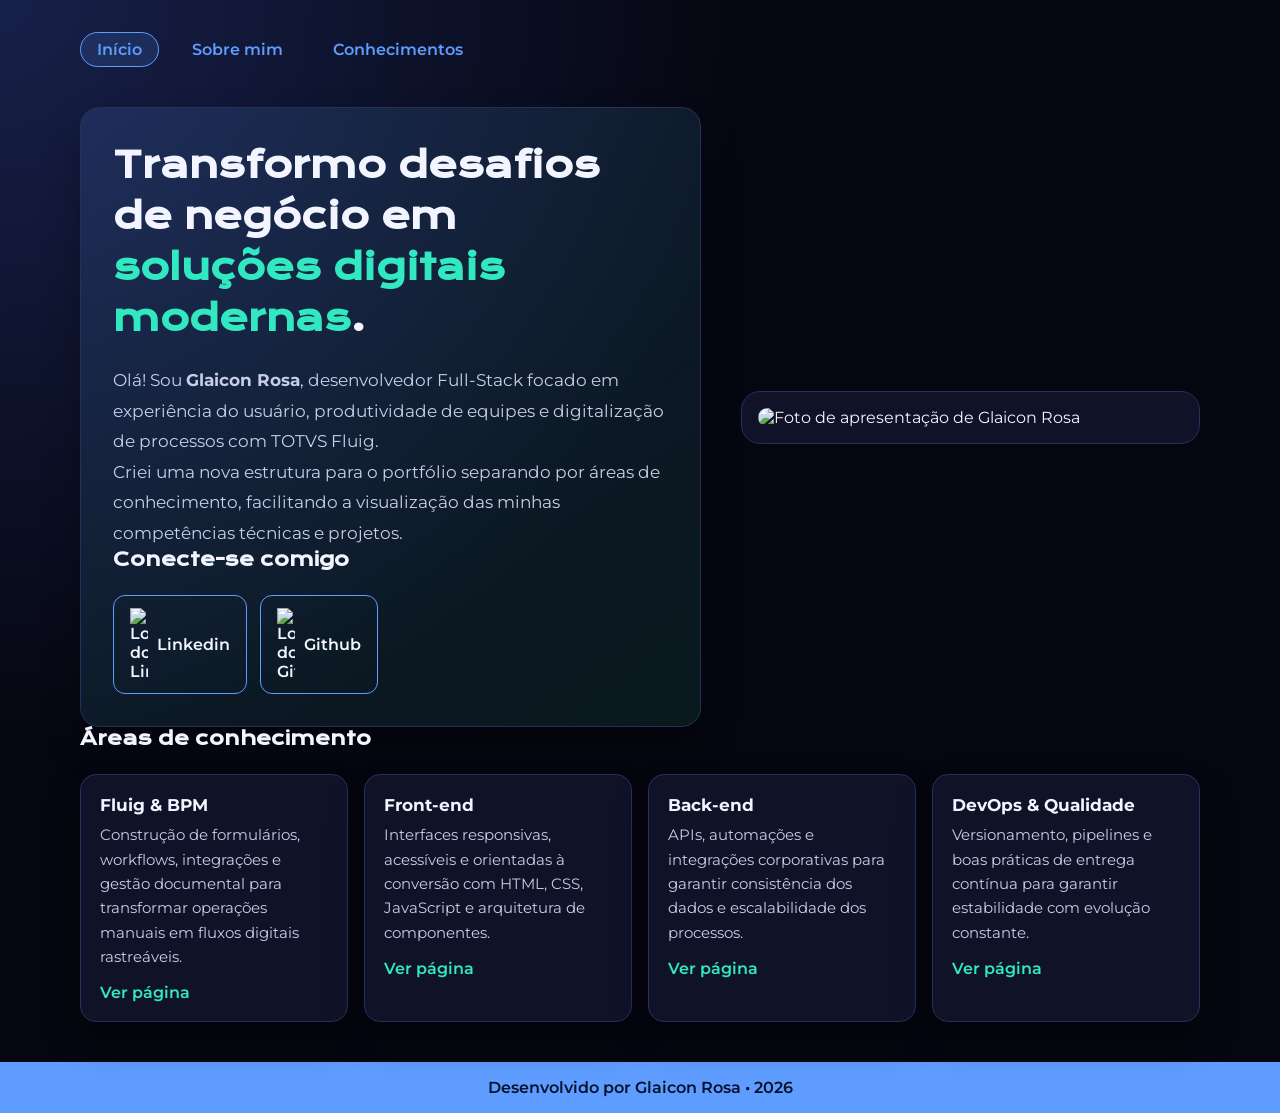
==== index.html @ 900a1ca5 "Moderniza portfolio e cria estrutura por conhecimentos" ====
<!DOCTYPE html>
<html lang="pt-br">

<head>
    <meta charset="UTF-8">
    <meta http-equiv="X-UA-Compatible" content="IE=edge">
    <meta name="viewport" content="width=device-width, initial-scale=1.0">
    <meta name="description"
        content="Portfólio de Glaicon Rosa, desenvolvedor full-stack com experiência em TOTVS Fluig, front-end e automação de processos.">
    <title>Glaicon Rosa | Portfólio</title>
    <link rel="stylesheet" href="./style/style.css">
</head>

<body>
    <header>
        <nav>
            <a class="active" href="./">Início</a>
            <a href="./about">Sobre mim</a>
            <a href="./conhecimentos">Conhecimentos</a>
        </nav>
    </header>

    <main class="container">
        <section class="hero">
            <div class="hero__content">
                <h1>Transformo desafios de negócio em <span class="highlight">soluções digitais modernas</span>.</h1>
                <p>Olá! Sou <strong>Glaicon Rosa</strong>, desenvolvedor Full-Stack focado em experiência do usuário,
                    produtividade de equipes e digitalização de processos com TOTVS Fluig.</p>
                <p class="page-intro">Criei uma nova estrutura para o portfólio separando por áreas de conhecimento,
                    facilitando a visualização das minhas competências técnicas e projetos.</p>

                <h2 class="section-title">Conecte-se comigo</h2>
                <div class="social-links">
                    <a class="btn" href="https://www.linkedin.com/in/glaicon-rosa/" target="_blank" rel="noreferrer">
                        <img src="./assets/linkedin.png" alt="Logo do Linkedin">
                        Linkedin
                    </a>
                    <a class="btn" href="https://github.com/GlaiconCesar" target="_blank" rel="noreferrer">
                        <img src="./assets/github.png" alt="Logo do Github">
                        Github
                    </a>
                </div>
            </div>

            <div class="hero__photo">
                <img src="./assets/fluig.png" alt="Foto de apresentação de Glaicon Rosa">
            </div>
        </section>

        <section>
            <h2 class="section-title">Áreas de conhecimento</h2>
            <div class="card-grid">
                <article class="card">
                    <h3>Fluig & BPM</h3>
                    <p>Construção de formulários, workflows, integrações e gestão documental para transformar operações
                        manuais em fluxos digitais rastreáveis.</p>
                    <a href="./conhecimentos/fluig">Ver página</a>
                </article>
                <article class="card">
                    <h3>Front-end</h3>
                    <p>Interfaces responsivas, acessíveis e orientadas à conversão com HTML, CSS, JavaScript e
                        arquitetura de componentes.</p>
                    <a href="./conhecimentos/frontend">Ver página</a>
                </article>
                <article class="card">
                    <h3>Back-end</h3>
                    <p>APIs, automações e integrações corporativas para garantir consistência dos dados e escalabilidade
                        dos processos.</p>
                    <a href="./conhecimentos/backend">Ver página</a>
                </article>
                <article class="card">
                    <h3>DevOps & Qualidade</h3>
                    <p>Versionamento, pipelines e boas práticas de entrega contínua para garantir estabilidade com
                        evolução constante.</p>
                    <a href="./conhecimentos/devops">Ver página</a>
                </article>
            </div>
        </section>
    </main>

    <footer>
        <p>Desenvolvido por Glaicon Rosa • 2026</p>
    </footer>
</body>

</html>
---- style/style.css ----
@import url('https://fonts.googleapis.com/css2?family=Krona+One&family=Montserrat:wght@400;500;600;700&display=swap');

:root {
    --color-bg: #05060f;
    --color-surface: #101328;
    --color-surface-soft: #161a35;
    --color-text: #f2f5ff;
    --color-text-soft: #c8cee8;
    --color-primary: #5f9cff;
    --color-accent: #31e8c1;
    --color-border: #26305c;
    --shadow-soft: 0 20px 35px rgba(0, 0, 0, 0.28);
    --font-title: 'Krona One', sans-serif;
    --font-body: 'Montserrat', sans-serif;
}

* {
    margin: 0;
    padding: 0;
    box-sizing: border-box;
}

html,
body {
    min-height: 100%;
}

body {
    background: radial-gradient(circle at top left, #17204a 0%, var(--color-bg) 45%);
    color: var(--color-text);
    font-family: var(--font-body);
}

header {
    width: min(1120px, 92%);
    margin: 2rem auto 0;
}

header nav {
    display: flex;
    flex-wrap: wrap;
    gap: 1rem;
    align-items: center;
}

header nav a {
    color: var(--color-primary);
    text-decoration: none;
    font-weight: 600;
    border: 1px solid transparent;
    border-radius: 999px;
    padding: 0.45rem 1rem;
    transition: all 0.2s ease;
}

header nav a:hover,
header nav a.active {
    border-color: var(--color-primary);
    background: rgba(95, 156, 255, 0.14);
}

.container {
    width: min(1120px, 92%);
    margin: 2.5rem auto;
}

.hero {
    display: grid;
    grid-template-columns: 1.15fr 0.85fr;
    gap: 2.5rem;
    align-items: center;
}

.hero__content {
    background: linear-gradient(145deg, rgba(95, 156, 255, 0.14), rgba(49, 232, 193, 0.08));
    border: 1px solid var(--color-border);
    border-radius: 1.2rem;
    padding: 2rem;
    box-shadow: var(--shadow-soft);
}

.hero__content h1,
.page-title {
    font-family: var(--font-title);
    font-size: clamp(1.4rem, 3vw, 2.2rem);
    line-height: 1.45;
    margin-bottom: 1.3rem;
}

.highlight {
    color: var(--color-accent);
}

.hero__content p,
.page-intro {
    color: var(--color-text-soft);
    font-size: 1.06rem;
    line-height: 1.8;
}

.hero__photo {
    background: var(--color-surface);
    border: 1px solid var(--color-border);
    border-radius: 1.2rem;
    padding: 1rem;
}

.hero__photo img {
    width: 100%;
    border-radius: 0.9rem;
    display: block;
}

.section-title {
    font-family: var(--font-title);
    font-size: 1.15rem;
    margin-bottom: 1rem;
}

.social-links,
.card-grid,
.pill-list {
    margin-top: 1.5rem;
}

.social-links {
    display: flex;
    gap: 0.8rem;
    flex-wrap: wrap;
}

.btn {
    border: 1px solid var(--color-primary);
    border-radius: 0.75rem;
    padding: 0.75rem 1rem;
    color: var(--color-text);
    text-decoration: none;
    font-weight: 600;
    display: inline-flex;
    align-items: center;
    gap: 0.6rem;
    transition: all 0.2s ease;
}

.btn img {
    width: 1.1rem;
}

.btn:hover {
    background: rgba(95, 156, 255, 0.15);
    transform: translateY(-2px);
}

.card-grid {
    display: grid;
    grid-template-columns: repeat(auto-fit, minmax(220px, 1fr));
    gap: 1rem;
}

.card {
    background: var(--color-surface);
    border: 1px solid var(--color-border);
    border-radius: 1rem;
    padding: 1.2rem;
    box-shadow: var(--shadow-soft);
}

.card h3 {
    font-size: 1.05rem;
    margin-bottom: 0.55rem;
}

.card p {
    color: var(--color-text-soft);
    line-height: 1.6;
    font-size: 0.95rem;
}

.card a {
    display: inline-block;
    margin-top: 0.85rem;
    color: var(--color-accent);
    text-decoration: none;
    font-weight: 600;
}

.pill-list {
    display: flex;
    flex-wrap: wrap;
    gap: 0.65rem;
}

.pill-list li {
    list-style: none;
    border: 1px solid var(--color-border);
    background: var(--color-surface-soft);
    border-radius: 999px;
    padding: 0.45rem 0.9rem;
    font-size: 0.9rem;
    color: var(--color-text-soft);
}

.timeline {
    display: grid;
    gap: 0.9rem;
    margin-top: 1.3rem;
}

.timeline article {
    border-left: 4px solid var(--color-primary);
    background: var(--color-surface);
    border-radius: 0.6rem;
    padding: 0.9rem 1rem;
}

.timeline h4 {
    font-size: 1rem;
    margin-bottom: 0.45rem;
}

.timeline p {
    color: var(--color-text-soft);
    line-height: 1.6;
    font-size: 0.93rem;
}

footer {
    margin-top: 2.2rem;
    background: var(--color-primary);
    color: #08122c;
    font-weight: 600;
    text-align: center;
    padding: 1rem;
}

@media (max-width: 920px) {
    .hero {
        grid-template-columns: 1fr;
    }

    header {
        margin-top: 1.3rem;
    }
}
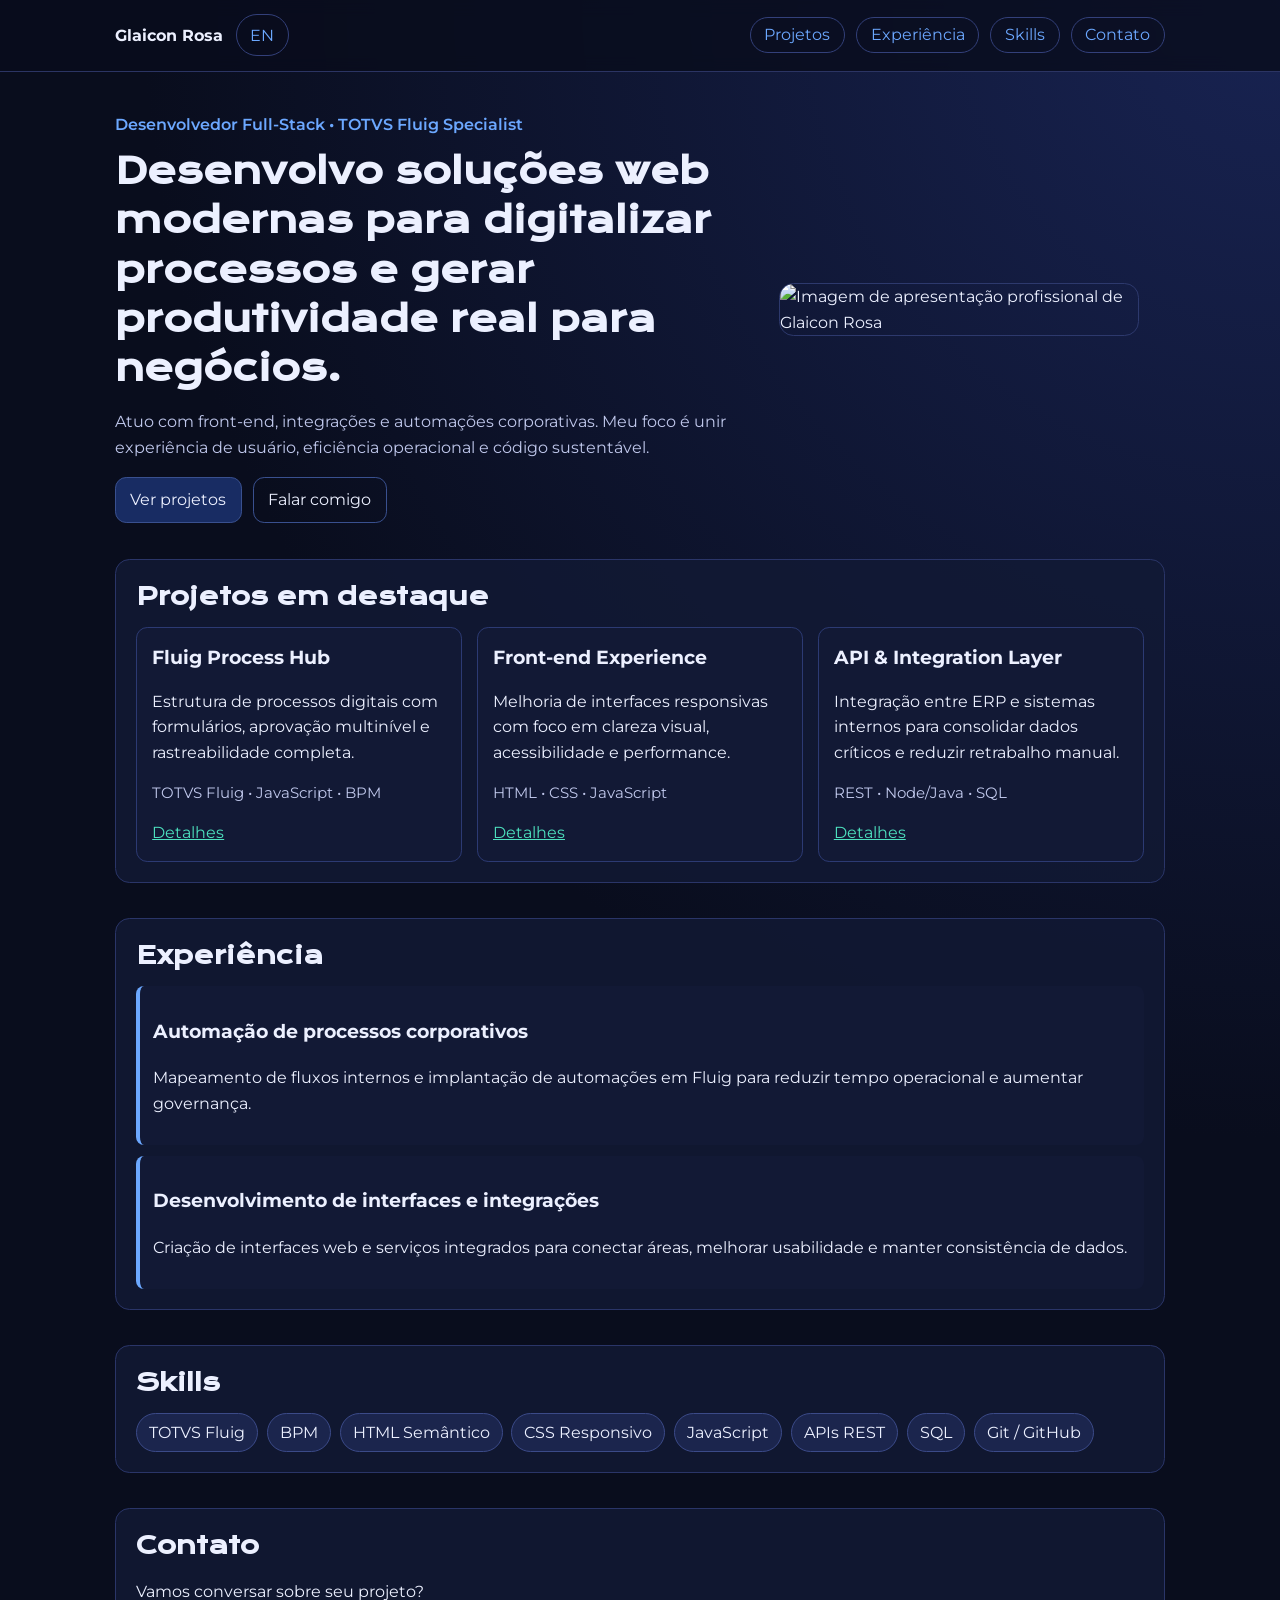
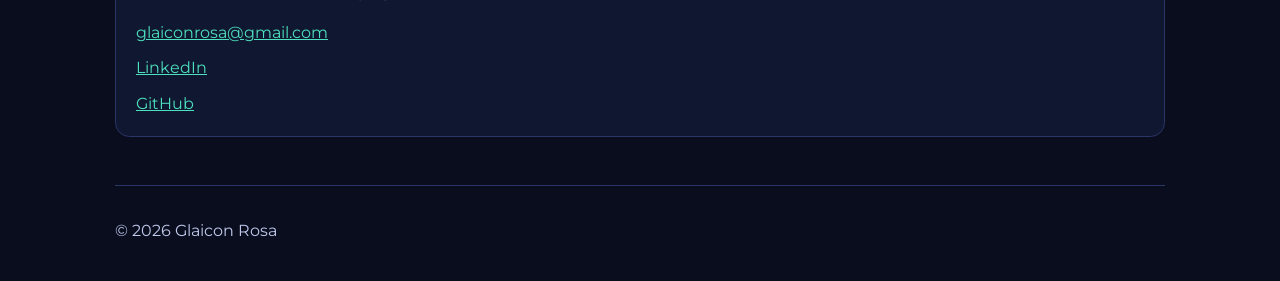
==== commit c81b37d5: "Adiciona documentação local/deploy e arquivos SEO básicos" ====
--- a/index.html
+++ b/index.html
@@ -1,86 +1,129 @@
 <!DOCTYPE html>
-<html lang="pt-br">
+<html lang="pt-BR">
 
 <head>
     <meta charset="UTF-8">
-    <meta http-equiv="X-UA-Compatible" content="IE=edge">
     <meta name="viewport" content="width=device-width, initial-scale=1.0">
+    <title>Glaicon Rosa | Desenvolvedor Full-Stack</title>
     <meta name="description"
-        content="Portfólio de Glaicon Rosa, desenvolvedor full-stack com experiência em TOTVS Fluig, front-end e automação de processos.">
-    <title>Glaicon Rosa | Portfólio</title>
+        content="Portfólio de Glaicon Rosa, desenvolvedor Full-Stack com foco em TOTVS Fluig, front-end moderno, integrações e automação de processos.">
+    <meta property="og:title" content="Glaicon Rosa | Portfolio">
+    <meta property="og:description"
+        content="Projetos, experiência e habilidades em desenvolvimento web e automação com TOTVS Fluig.">
+    <meta property="og:type" content="website">
+    <meta property="og:url" content="https://glaiconcesar.github.io/">
+    <meta property="og:image" content="https://glaiconcesar.github.io/assets/fluig.png">
+    <meta name="theme-color" content="#0d1226">
+    <link rel="canonical" href="https://glaiconcesar.github.io/">
     <link rel="stylesheet" href="./style/style.css">
 </head>
 
 <body>
-    <header>
-        <nav>
-            <a class="active" href="./">Início</a>
-            <a href="./about">Sobre mim</a>
-            <a href="./conhecimentos">Conhecimentos</a>
+    <a class="skip-link" href="#main-content">Pular para conteúdo principal</a>
+    <header class="site-header">
+        <nav aria-label="Navegação principal" class="nav-wrap">
+            <a class="brand" href="#home" aria-label="Voltar ao início">Glaicon Rosa</a>
+            <button id="langToggle" class="lang-btn" aria-label="Alternar idioma para inglês" type="button">EN</button>
+            <ul class="nav-list">
+                <li><a href="#projects">Projetos</a></li>
+                <li><a href="#experience">Experiência</a></li>
+                <li><a href="#skills">Skills</a></li>
+                <li><a href="#contact">Contato</a></li>
+            </ul>
         </nav>
     </header>
 
-    <main class="container">
-        <section class="hero">
-            <div class="hero__content">
-                <h1>Transformo desafios de negócio em <span class="highlight">soluções digitais modernas</span>.</h1>
-                <p>Olá! Sou <strong>Glaicon Rosa</strong>, desenvolvedor Full-Stack focado em experiência do usuário,
-                    produtividade de equipes e digitalização de processos com TOTVS Fluig.</p>
-                <p class="page-intro">Criei uma nova estrutura para o portfólio separando por áreas de conhecimento,
-                    facilitando a visualização das minhas competências técnicas e projetos.</p>
-
-                <h2 class="section-title">Conecte-se comigo</h2>
-                <div class="social-links">
-                    <a class="btn" href="https://www.linkedin.com/in/glaicon-rosa/" target="_blank" rel="noreferrer">
-                        <img src="./assets/linkedin.png" alt="Logo do Linkedin">
-                        Linkedin
-                    </a>
-                    <a class="btn" href="https://github.com/GlaiconCesar" target="_blank" rel="noreferrer">
-                        <img src="./assets/github.png" alt="Logo do Github">
-                        Github
-                    </a>
+    <main id="main-content" class="container">
+        <section id="home" class="hero" aria-labelledby="hero-title">
+            <div>
+                <p class="eyebrow" data-i18n="headline">Desenvolvedor Full-Stack • TOTVS Fluig Specialist</p>
+                <h1 id="hero-title" data-i18n="heroTitle">Desenvolvo soluções web modernas para digitalizar processos e
+                    gerar produtividade real para negócios.</h1>
+                <p class="lead" data-i18n="heroText">Atuo com front-end, integrações e automações corporativas. Meu foco é
+                    unir experiência de usuário, eficiência operacional e código sustentável.</p>
+                <div class="hero-actions">
+                    <a class="btn btn-primary" href="#projects" data-i18n="ctaProjects">Ver projetos</a>
+                    <a class="btn" href="#contact" data-i18n="ctaContact">Falar comigo</a>
                 </div>
             </div>
+            <img src="./assets/fluig.png" alt="Imagem de apresentação profissional de Glaicon Rosa" loading="lazy">
+        </section>
 
-            <div class="hero__photo">
-                <img src="./assets/fluig.png" alt="Foto de apresentação de Glaicon Rosa">
+        <section id="projects" class="section" aria-labelledby="projects-title">
+            <h2 id="projects-title" data-i18n="projectsTitle">Projetos em destaque</h2>
+            <div class="grid cards">
+                <article class="card">
+                    <h3>Fluig Process Hub</h3>
+                    <p data-i18n="project1Desc">Estrutura de processos digitais com formulários, aprovação multinível e
+                        rastreabilidade completa.</p>
+                    <p class="stack">TOTVS Fluig • JavaScript • BPM</p>
+                    <a href="./conhecimentos/fluig" aria-label="Abrir página Fluig e BPM">Detalhes</a>
+                </article>
+                <article class="card">
+                    <h3>Front-end Experience</h3>
+                    <p data-i18n="project2Desc">Melhoria de interfaces responsivas com foco em clareza visual,
+                        acessibilidade e performance.</p>
+                    <p class="stack">HTML • CSS • JavaScript</p>
+                    <a href="./conhecimentos/frontend" aria-label="Abrir página Front-end">Detalhes</a>
+                </article>
+                <article class="card">
+                    <h3>API & Integration Layer</h3>
+                    <p data-i18n="project3Desc">Integração entre ERP e sistemas internos para consolidar dados críticos e
+                        reduzir retrabalho manual.</p>
+                    <p class="stack">REST • Node/Java • SQL</p>
+                    <a href="./conhecimentos/backend" aria-label="Abrir página Back-end">Detalhes</a>
+                </article>
             </div>
         </section>
 
-        <section>
-            <h2 class="section-title">Áreas de conhecimento</h2>
-            <div class="card-grid">
-                <article class="card">
-                    <h3>Fluig & BPM</h3>
-                    <p>Construção de formulários, workflows, integrações e gestão documental para transformar operações
-                        manuais em fluxos digitais rastreáveis.</p>
-                    <a href="./conhecimentos/fluig">Ver página</a>
+        <section id="experience" class="section" aria-labelledby="experience-title">
+            <h2 id="experience-title" data-i18n="experienceTitle">Experiência</h2>
+            <div class="timeline">
+                <article>
+                    <h3 data-i18n="exp1Title">Automação de processos corporativos</h3>
+                    <p data-i18n="exp1Text">Mapeamento de fluxos internos e implantação de automações em Fluig para
+                        reduzir tempo operacional e aumentar governança.</p>
                 </article>
-                <article class="card">
-                    <h3>Front-end</h3>
-                    <p>Interfaces responsivas, acessíveis e orientadas à conversão com HTML, CSS, JavaScript e
-                        arquitetura de componentes.</p>
-                    <a href="./conhecimentos/frontend">Ver página</a>
-                </article>
-                <article class="card">
-                    <h3>Back-end</h3>
-                    <p>APIs, automações e integrações corporativas para garantir consistência dos dados e escalabilidade
-                        dos processos.</p>
-                    <a href="./conhecimentos/backend">Ver página</a>
-                </article>
-                <article class="card">
-                    <h3>DevOps & Qualidade</h3>
-                    <p>Versionamento, pipelines e boas práticas de entrega contínua para garantir estabilidade com
-                        evolução constante.</p>
-                    <a href="./conhecimentos/devops">Ver página</a>
+                <article>
+                    <h3 data-i18n="exp2Title">Desenvolvimento de interfaces e integrações</h3>
+                    <p data-i18n="exp2Text">Criação de interfaces web e serviços integrados para conectar áreas,
+                        melhorar usabilidade e manter consistência de dados.</p>
                 </article>
             </div>
         </section>
+
+        <section id="skills" class="section" aria-labelledby="skills-title">
+            <h2 id="skills-title" data-i18n="skillsTitle">Skills</h2>
+            <ul class="chips" aria-label="Lista de habilidades técnicas">
+                <li>TOTVS Fluig</li>
+                <li>BPM</li>
+                <li>HTML Semântico</li>
+                <li>CSS Responsivo</li>
+                <li>JavaScript</li>
+                <li>APIs REST</li>
+                <li>SQL</li>
+                <li>Git / GitHub</li>
+            </ul>
+        </section>
+
+        <section id="contact" class="section" aria-labelledby="contact-title">
+            <h2 id="contact-title" data-i18n="contactTitle">Contato</h2>
+            <p data-i18n="contactText">Vamos conversar sobre seu projeto?</p>
+            <ul class="contact-list">
+                <li><a href="mailto:glaiconrosa@gmail.com" aria-label="Enviar e-mail para Glaicon Rosa">glaiconrosa@gmail.com</a></li>
+                <li><a href="https://www.linkedin.com/in/glaicon-rosa/" target="_blank" rel="noreferrer"
+                        aria-label="Abrir perfil do LinkedIn">LinkedIn</a></li>
+                <li><a href="https://github.com/GlaiconCesar" target="_blank" rel="noreferrer"
+                        aria-label="Abrir perfil do GitHub">GitHub</a></li>
+            </ul>
+        </section>
     </main>
 
-    <footer>
-        <p>Desenvolvido por Glaicon Rosa • 2026</p>
+    <footer class="site-footer">
+        <p>© <span id="year"></span> Glaicon Rosa</p>
     </footer>
+
+    <script src="./style/script.js" defer></script>
 </body>
 
 </html>
--- a/style/style.css
+++ b/style/style.css
@@ -1,244 +1,222 @@
 @import url('https://fonts.googleapis.com/css2?family=Krona+One&family=Montserrat:wght@400;500;600;700&display=swap');
 
 :root {
-    --color-bg: #05060f;
-    --color-surface: #101328;
-    --color-surface-soft: #161a35;
-    --color-text: #f2f5ff;
-    --color-text-soft: #c8cee8;
-    --color-primary: #5f9cff;
-    --color-accent: #31e8c1;
-    --color-border: #26305c;
-    --shadow-soft: 0 20px 35px rgba(0, 0, 0, 0.28);
-    --font-title: 'Krona One', sans-serif;
-    --font-body: 'Montserrat', sans-serif;
-}
-
-* {
+    --bg: #090d1d;
+    --surface: #121935;
+    --surface-2: #1b254d;
+    --text: #ecf0ff;
+    --text-muted: #c0c8ec;
+    --primary: #6ca8ff;
+    --accent: #4de0be;
+    --focus: #ffcb4d;
+}
+
+* { box-sizing: border-box; }
+
+html { scroll-behavior: smooth; }
+
+body {
+    margin: 0;
+    font-family: 'Montserrat', sans-serif;
+    color: var(--text);
+    background: radial-gradient(circle at top right, #182352 0, var(--bg) 50%);
+    line-height: 1.6;
+}
+
+a { color: var(--accent); }
+
+a:focus-visible,
+button:focus-visible {
+    outline: 3px solid var(--focus);
+    outline-offset: 3px;
+    border-radius: .4rem;
+}
+
+.skip-link {
+    position: absolute;
+    left: -9999px;
+    top: 0;
+    z-index: 1000;
+    background: var(--focus);
+    color: #000;
+    padding: .7rem 1rem;
+}
+
+.skip-link:focus { left: .8rem; top: .8rem; }
+
+.site-header {
+    position: sticky;
+    top: 0;
+    backdrop-filter: blur(8px);
+    background: rgba(9, 13, 29, .82);
+    border-bottom: 1px solid #2b3463;
+}
+
+.nav-wrap,
+.container,
+.site-footer {
+    width: min(1050px, 92%);
+    margin-inline: auto;
+}
+
+.nav-wrap {
+    display: flex;
+    align-items: center;
+    gap: .8rem;
+    padding: .9rem 0;
+}
+
+.brand {
+    color: var(--text);
+    font-weight: 700;
+    text-decoration: none;
+}
+
+.nav-list {
+    margin: 0 0 0 auto;
+    padding: 0;
+    list-style: none;
+    display: flex;
+    gap: .7rem;
+    flex-wrap: wrap;
+}
+
+.nav-list a,
+.lang-btn {
+    color: var(--primary);
+    text-decoration: none;
+    border: 1px solid #33407a;
+    background: transparent;
+    border-radius: 999px;
+    padding: .45rem .85rem;
+    font: inherit;
+}
+
+.lang-btn { cursor: pointer; }
+
+.container { padding-block: 1.5rem 3rem; }
+
+.hero {
+    display: grid;
+    gap: 1rem;
+    align-items: center;
+    grid-template-columns: 1fr;
+}
+
+.hero img {
+    width: 100%;
+    max-width: 360px;
+    justify-self: center;
+    border-radius: .9rem;
+    border: 1px solid #2d396d;
+}
+
+.eyebrow {
+    color: var(--primary);
+    font-weight: 600;
+    margin-bottom: .6rem;
+}
+
+h1, h2 {
+    font-family: 'Krona One', sans-serif;
+    line-height: 1.4;
+    margin: 0 0 .85rem;
+}
+
+h1 { font-size: clamp(1.5rem, 4vw, 2.2rem); }
+h2 { font-size: clamp(1.1rem, 2.8vw, 1.5rem); }
+
+.lead { color: var(--text-muted); }
+
+.hero-actions {
+    display: flex;
+    gap: .7rem;
+    flex-wrap: wrap;
+    margin-top: 1rem;
+}
+
+.btn {
+    display: inline-block;
+    text-decoration: none;
+    border: 1px solid #39508f;
+    border-radius: .7rem;
+    padding: .6rem .9rem;
+    color: var(--text);
+}
+
+.btn-primary { background: #182c63; }
+
+.section {
+    margin-top: 2.2rem;
+    padding: 1.25rem;
+    border-radius: .9rem;
+    border: 1px solid #2a3568;
+    background: rgba(18, 25, 53, .8);
+}
+
+.grid.cards {
+    display: grid;
+    gap: .9rem;
+    grid-template-columns: 1fr;
+}
+
+.card {
+    background: var(--surface);
+    border: 1px solid #2c3a73;
+    border-radius: .7rem;
+    padding: .95rem;
+}
+
+.card h3 { margin: 0 0 .4rem; }
+
+.stack {
+    color: var(--text-muted);
+    font-size: .92rem;
+}
+
+.timeline {
+    display: grid;
+    gap: .7rem;
+}
+
+.timeline article {
+    border-left: 4px solid var(--primary);
+    padding: .75rem .8rem;
+    background: var(--surface);
+    border-radius: .5rem;
+}
+
+.chips {
+    display: flex;
+    gap: .55rem;
+    flex-wrap: wrap;
+    list-style: none;
     margin: 0;
     padding: 0;
-    box-sizing: border-box;
-}
-
-html,
-body {
-    min-height: 100%;
-}
-
-body {
-    background: radial-gradient(circle at top left, #17204a 0%, var(--color-bg) 45%);
-    color: var(--color-text);
-    font-family: var(--font-body);
-}
-
-header {
-    width: min(1120px, 92%);
-    margin: 2rem auto 0;
-}
-
-header nav {
-    display: flex;
-    flex-wrap: wrap;
-    gap: 1rem;
-    align-items: center;
-}
-
-header nav a {
-    color: var(--color-primary);
-    text-decoration: none;
-    font-weight: 600;
-    border: 1px solid transparent;
+}
+
+.chips li {
+    background: var(--surface-2);
+    border: 1px solid #3b4a88;
     border-radius: 999px;
-    padding: 0.45rem 1rem;
-    transition: all 0.2s ease;
-}
-
-header nav a:hover,
-header nav a.active {
-    border-color: var(--color-primary);
-    background: rgba(95, 156, 255, 0.14);
-}
-
-.container {
-    width: min(1120px, 92%);
-    margin: 2.5rem auto;
-}
-
-.hero {
-    display: grid;
-    grid-template-columns: 1.15fr 0.85fr;
-    gap: 2.5rem;
-    align-items: center;
-}
-
-.hero__content {
-    background: linear-gradient(145deg, rgba(95, 156, 255, 0.14), rgba(49, 232, 193, 0.08));
-    border: 1px solid var(--color-border);
-    border-radius: 1.2rem;
-    padding: 2rem;
-    box-shadow: var(--shadow-soft);
-}
-
-.hero__content h1,
-.page-title {
-    font-family: var(--font-title);
-    font-size: clamp(1.4rem, 3vw, 2.2rem);
-    line-height: 1.45;
-    margin-bottom: 1.3rem;
-}
-
-.highlight {
-    color: var(--color-accent);
-}
-
-.hero__content p,
-.page-intro {
-    color: var(--color-text-soft);
-    font-size: 1.06rem;
-    line-height: 1.8;
-}
-
-.hero__photo {
-    background: var(--color-surface);
-    border: 1px solid var(--color-border);
-    border-radius: 1.2rem;
-    padding: 1rem;
-}
-
-.hero__photo img {
-    width: 100%;
-    border-radius: 0.9rem;
-    display: block;
-}
-
-.section-title {
-    font-family: var(--font-title);
-    font-size: 1.15rem;
-    margin-bottom: 1rem;
-}
-
-.social-links,
-.card-grid,
-.pill-list {
-    margin-top: 1.5rem;
-}
-
-.social-links {
-    display: flex;
-    gap: 0.8rem;
-    flex-wrap: wrap;
-}
-
-.btn {
-    border: 1px solid var(--color-primary);
-    border-radius: 0.75rem;
-    padding: 0.75rem 1rem;
-    color: var(--color-text);
-    text-decoration: none;
-    font-weight: 600;
-    display: inline-flex;
-    align-items: center;
-    gap: 0.6rem;
-    transition: all 0.2s ease;
-}
-
-.btn img {
-    width: 1.1rem;
-}
-
-.btn:hover {
-    background: rgba(95, 156, 255, 0.15);
-    transform: translateY(-2px);
-}
-
-.card-grid {
-    display: grid;
-    grid-template-columns: repeat(auto-fit, minmax(220px, 1fr));
-    gap: 1rem;
-}
-
-.card {
-    background: var(--color-surface);
-    border: 1px solid var(--color-border);
-    border-radius: 1rem;
-    padding: 1.2rem;
-    box-shadow: var(--shadow-soft);
-}
-
-.card h3 {
-    font-size: 1.05rem;
-    margin-bottom: 0.55rem;
-}
-
-.card p {
-    color: var(--color-text-soft);
-    line-height: 1.6;
-    font-size: 0.95rem;
-}
-
-.card a {
-    display: inline-block;
-    margin-top: 0.85rem;
-    color: var(--color-accent);
-    text-decoration: none;
-    font-weight: 600;
-}
-
-.pill-list {
-    display: flex;
-    flex-wrap: wrap;
-    gap: 0.65rem;
-}
-
-.pill-list li {
+    padding: .35rem .75rem;
+}
+
+.contact-list {
     list-style: none;
-    border: 1px solid var(--color-border);
-    background: var(--color-surface-soft);
-    border-radius: 999px;
-    padding: 0.45rem 0.9rem;
-    font-size: 0.9rem;
-    color: var(--color-text-soft);
-}
-
-.timeline {
-    display: grid;
-    gap: 0.9rem;
-    margin-top: 1.3rem;
-}
-
-.timeline article {
-    border-left: 4px solid var(--color-primary);
-    background: var(--color-surface);
-    border-radius: 0.6rem;
-    padding: 0.9rem 1rem;
-}
-
-.timeline h4 {
-    font-size: 1rem;
-    margin-bottom: 0.45rem;
-}
-
-.timeline p {
-    color: var(--color-text-soft);
-    line-height: 1.6;
-    font-size: 0.93rem;
-}
-
-footer {
-    margin-top: 2.2rem;
-    background: var(--color-primary);
-    color: #08122c;
-    font-weight: 600;
-    text-align: center;
-    padding: 1rem;
-}
-
-@media (max-width: 920px) {
-    .hero {
-        grid-template-columns: 1fr;
-    }
-
-    header {
-        margin-top: 1.3rem;
-    }
-}
+    margin: 0;
+    padding: 0;
+    display: grid;
+    gap: .6rem;
+}
+
+.site-footer {
+    border-top: 1px solid #2a3568;
+    padding: 1rem 0 1.3rem;
+    color: var(--text-muted);
+}
+
+@media (min-width: 768px) {
+    .hero { grid-template-columns: 1.2fr .8fr; gap: 1.4rem; }
+    .grid.cards { grid-template-columns: repeat(3, minmax(0, 1fr)); }
+}
